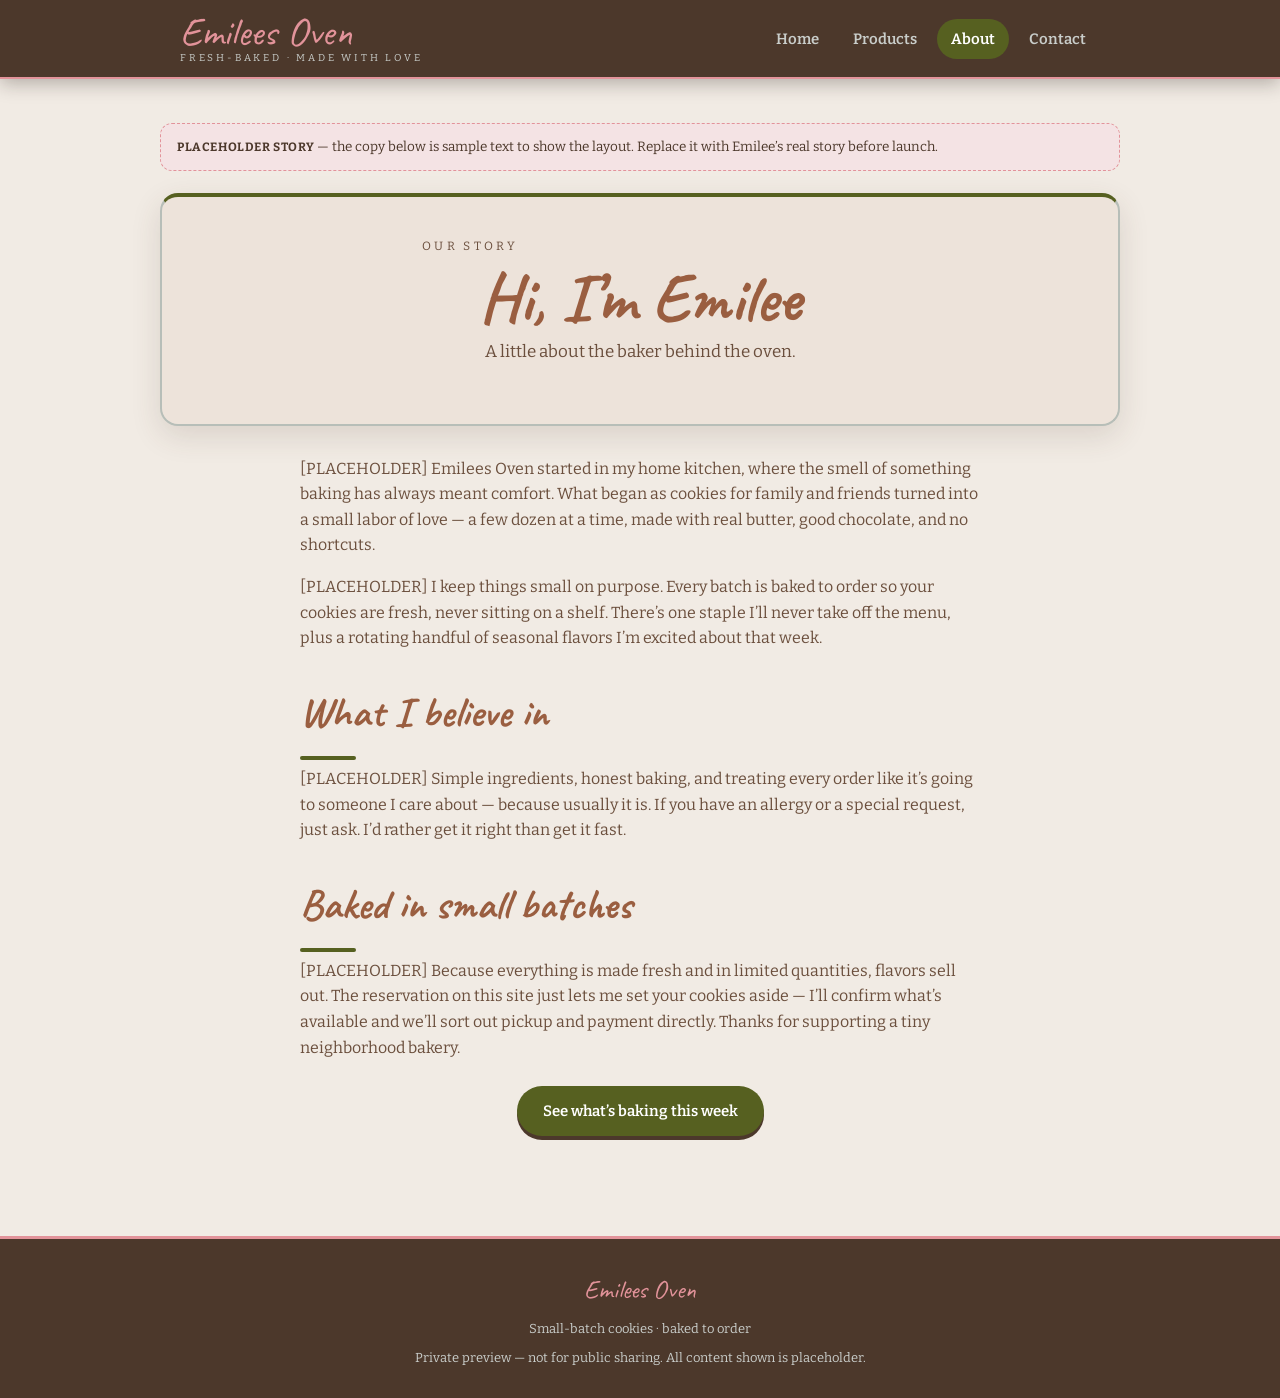
==== about.html @ 2dd98b4e "Initial commit: Emilees Oven website (v1) Static site (homepage, About, Contact, Products + reserve " ====
<!DOCTYPE html>
<html lang="en">
<head>
<meta charset="UTF-8">
<meta name="viewport" content="width=device-width, initial-scale=1.0">
<title>About — Emilees Oven</title>
<meta name="description" content="The story behind Emilees Oven — a small home bakery.">
<meta name="robots" content="noindex, nofollow">
<link rel="preconnect" href="https://fonts.googleapis.com">
<link rel="preconnect" href="https://fonts.gstatic.com" crossorigin>
<link href="https://fonts.googleapis.com/css2?family=Caveat:wght@600;700&family=Bitter:wght@400;600;700&display=swap" rel="stylesheet">
<link rel="stylesheet" href="styles.css">
</head>
<body>
<a class="skip-link" href="#main">Skip to content</a>

<header class="site-header">
  <div class="wrap">
    <a class="brand" href="index.html">
      <span class="wordmark">Emilees Oven</span>
      <span class="tagline">Fresh-Baked · Made With Love</span>
    </a>
    <nav class="main-nav" aria-label="Main">
      <a href="index.html">Home</a>
      <a href="products.html">Products</a>
      <a href="about.html" class="active" aria-current="page">About</a>
      <a href="contact.html">Contact</a>
    </nav>
  </div>
</header>

<main id="main">
  <div class="wrap section">
    <div class="placeholder-banner">
      <strong>Placeholder story</strong> — the copy below is sample text to show the layout. Replace it with Emilee’s real story before launch.
    </div>

    <section class="hero" style="margin-bottom:30px;">
      <p class="eyebrow">Our story</p>
      <h1>Hi, I’m Emilee</h1>
      <p>A little about the baker behind the oven.</p>
    </section>

    <article class="prose">
      <p>[PLACEHOLDER] Emilees Oven started in my home kitchen, where the smell of something baking has
      always meant comfort. What began as cookies for family and friends turned into a small labor of
      love — a few dozen at a time, made with real butter, good chocolate, and no shortcuts.</p>

      <p>[PLACEHOLDER] I keep things small on purpose. Every batch is baked to order so your cookies are
      fresh, never sitting on a shelf. There’s one staple I’ll never take off the menu, plus a rotating
      handful of seasonal flavors I’m excited about that week.</p>

      <h2 class="script">What I believe in</h2>
      <p>[PLACEHOLDER] Simple ingredients, honest baking, and treating every order like it’s going to
      someone I care about — because usually it is. If you have an allergy or a special request, just ask.
      I’d rather get it right than get it fast.</p>

      <h2 class="script">Baked in small batches</h2>
      <p>[PLACEHOLDER] Because everything is made fresh and in limited quantities, flavors sell out. The
      reservation on this site just lets me set your cookies aside — I’ll confirm what’s available and we’ll
      sort out pickup and payment directly. Thanks for supporting a tiny neighborhood bakery.</p>

      <p style="text-align:center;margin-top:26px;">
        <a class="btn" href="products.html">See what’s baking this week</a>
      </p>
    </article>
  </div>
</main>

<footer class="site-footer">
  <div class="wrap">
    <span class="foot-word">Emilees Oven</span>
    <span>Small-batch cookies · baked to order</span>
    <span>Private preview — not for public sharing. All content shown is placeholder.</span>
  </div>
</footer>

<script src="app.js"></script>
</body>
</html>
---- styles.css ----
/* ============================================================
   Emilees Oven — v1 site styles
   Style direction: "Warm & Homey" (Style 1 from design/demos)
   Palette: cinnamon / caramel / honey / cream + sage accent
   Wordmark font: Caveat (script). Body font: Bitter (friendly serif).
   Mobile-first, plain CSS. No frameworks, no build step.
   ============================================================ */

:root{
  /* ---- shared palette — mirrors home-modern.css variable NAMES + hexes ----
     User-supplied swatches, applied literally, EXCEPT "Burnt Umber": the
     palette card listed #4C389F (purple), which contradicts its brown swatch,
     so the corrected dark brown #4C382B is used (same as home-modern.css). */
  --olive:#78822C;          /* green accent — brand olive (secondary accent) */
  --olive-deep:#566020;     /* derived deeper olive for accents on eggshell surfaces
                               (cards/header/footer) & anywhere base olive would miss
                               3:1. ~4.2:1 on eggshell, ~5.9:1 on paper. */
  --eggshell:#C9CDCA;       /* light surface (cards, header, hero, footer, tray, modal) */
  --english-rose:#E2939A;   /* secondary / dusty-rose accent (badges, nav hover) */
  --cinnamon:#9A5E40;        /* warm brown — primary accent / CTA */
  --burnt-umber:#4C382B;    /* corrected brown (card's #4C389F was purple) */

  /* semantic tokens mapped onto the palette (same names/roles as home-modern.css) */
  --cinnamon-dark:var(--burnt-umber); /* CTA/hover darken + emphasis text on surfaces */
  --caramel:var(--cinnamon);          /* legacy alias -> warm */
  --honey:var(--english-rose);        /* legacy alias -> rose */
  --ink:var(--burnt-umber);           /* primary text */
  --ink-soft:#6B4F3D;                 /* secondary text (AA on eggshell + paper) */
  --ink-faint:#6B4F3D;                /* fine print (kept readable) */
  --paper:#F1EBE4;                    /* page background — REORIENTED to a warm off-white
                                         (derived warm neutral, same warm family as cinnamon/
                                         umber; no new hue). umber text 9.3:1, ink-soft 6.3:1. */
  --paper-2:#DFE3E0;                  /* subtle alt surface / muted state */
  --line:#B7BEB8;                     /* borders */
  --white:#ffffff;                    /* on-accent text + form fields */

  /* ---- REORIENTATION tokens (BRIEF-10): dark warm "chrome" band + warm hero ----
     New orientation: Burnt-Umber drives header/nav/footer chrome; Olive(-deep) is
     promoted to primary/CTA; Cinnamon is demoted to a supporting warm accent;
     English-Rose is promoted into the brand wordmark + kept for badges/eyebrows. */
  --chrome:var(--burnt-umber);        /* dark warm band for header / footer / nav */
  --on-chrome:var(--white);           /* strong text on the dark chrome (11:1) */
  --on-chrome-muted:var(--eggshell);  /* muted text on the dark chrome (6.85:1) */
  --warm-sand:#EDE3DA;                /* derived warm-sand hero surface (cinnamon-family
                                         tint, no new hue). ink-soft 5.9:1, olive rule 5.4:1. */

  /* ---- styles.css role names mapped onto the shared system ---- */
  --cream:var(--paper);        /* page background */
  --card:var(--eggshell);      /* cards / surfaces */
  --border:var(--line);        /* borders */
  --sage:var(--cinnamon);      /* legacy green tag -> warm accent (AA-safe under white text) */

  /* allergen / warning accent — recolored into the palette (english-rose) */
  --warn-bg:#F4E3E4;                  /* light english-rose tint */
  --warn-border:var(--english-rose);  /* rose edge */
  --warn-text:var(--burnt-umber);     /* AA on the light tint */

  /* fonts (unchanged) */
  --font-script:"Caveat","Segoe Script","Brush Script MT",cursive;
  --font-body:"Bitter",Georgia,"Times New Roman",serif;

  --maxw:960px;
  --radius:18px;
}

*{box-sizing:border-box;}
html,body{margin:0;padding:0;}
body{
  background:var(--cream);
  color:var(--ink);
  font-family:var(--font-body);
  font-size:16px;
  line-height:1.6;
  -webkit-font-smoothing:antialiased;
}

a{color:var(--cinnamon-dark);}
/* olive link-hover underline — the brand olive at full chroma on paper (3.66:1 as a rule) */
a:hover{text-decoration-color:var(--olive);text-decoration-thickness:2px;}
img{max-width:100%;}

/* ---------- Layout helpers ---------- */
.wrap{max-width:var(--maxw);margin:0 auto;padding:0 20px;}
.section{padding:44px 0;}
.section-tight{padding:26px 0;}
.center{text-align:center;}

/* ---------- Skip link (a11y) ---------- */
.skip-link{
  position:absolute;left:-999px;top:0;background:var(--cinnamon);color:var(--white);
  padding:10px 16px;border-radius:0 0 10px 0;z-index:100;
}
.skip-link:focus{left:0;}

/* ---------- Header / nav ---------- */
.site-header{
  background:var(--chrome); /* REORIENTED: dark Burnt-Umber chrome band (was light eggshell) */
  border-bottom:2px solid var(--english-rose); /* rose keyline reads on the dark band (4.65:1) */
  box-shadow:0 4px 18px rgba(30,20,14,.30);
  position:sticky;top:0;z-index:50;
}
.site-header .wrap{
  display:flex;align-items:center;justify-content:space-between;
  gap:12px;padding-top:14px;padding-bottom:14px;flex-wrap:wrap;
}
.brand{display:flex;flex-direction:column;text-decoration:none;line-height:1;}
.brand .wordmark{
  font-family:var(--font-script);
  font-size:40px;color:var(--english-rose);line-height:.9; /* REORIENTED: rose wordmark on dark chrome (4.65:1, large) */
}
.brand .tagline{
  font-family:var(--font-body);
  font-size:10px;letter-spacing:.28em;text-transform:uppercase;
  color:var(--on-chrome-muted);margin-top:3px; /* light on dark chrome */
}
.main-nav{display:flex;gap:6px;flex-wrap:wrap;align-items:center;}
.main-nav a{
  text-decoration:none;color:var(--on-chrome-muted);font-weight:600; /* light nav text on dark chrome (6.85:1) */
  font-size:15px;padding:8px 14px;border-radius:999px;
}
.main-nav a:hover,.main-nav a:focus{background:var(--honey);color:var(--cinnamon-dark);} /* rose pill, umber label (4.65:1) */
.main-nav a.active{background:var(--olive-deep);color:var(--white);} /* REORIENTED: olive active pill (primary color), white text 6.8:1 */
.nav-cart-count{
  display:inline-block;min-width:20px;height:20px;line-height:20px;
  text-align:center;background:var(--sage);color:#fff;border-radius:999px;
  font-size:12px;font-weight:700;margin-left:4px;padding:0 4px;
}
.nav-cart-count[hidden]{display:none;}

/* ---------- Buttons ---------- */
.btn{
  display:inline-block;border:none;cursor:pointer;font:inherit;
  background:var(--olive-deep);color:var(--white); /* REORIENTED: Olive promoted to primary CTA (white text 6.8:1) */
  padding:13px 26px;border-radius:999px;
  font-weight:600;font-size:15px;text-decoration:none;
  box-shadow:0 4px 0 var(--cinnamon-dark);
  transition:transform .05s ease;
}
.btn:hover,.btn:focus{filter:brightness(1.06);}
.btn:active{transform:translateY(2px);box-shadow:0 2px 0 var(--cinnamon-dark);}
.btn:disabled{opacity:.5;cursor:not-allowed;box-shadow:0 4px 0 var(--cinnamon-dark);}
.btn-secondary{
  background:transparent;color:var(--cinnamon-dark);
  /* REORIENTED: cinnamon ghost outline (now that olive is the solid primary);
     cinnamon border ≥4.3:1 on site surfaces, label stays umber for AA text */
  border:2px solid var(--cinnamon);box-shadow:none;padding:11px 24px;
}
.btn-secondary:hover,.btn-secondary:focus{filter:none;background:rgba(154,94,64,.10);}
.btn-secondary:active{transform:none;}
.btn-small{padding:8px 16px;font-size:14px;box-shadow:0 3px 0 var(--cinnamon-dark);}

/* ---------- Cards ---------- */
.card{
  background:var(--card);
  border:2px solid var(--border);
  border-top:3px solid var(--olive-deep); /* olive top-accent (deep olive on eggshell = 4.23:1) */
  border-radius:var(--radius);
  padding:26px;
  box-shadow:0 10px 30px rgba(76,56,43,.14);
}

/* ---------- Hero ---------- */
.hero{
  background:var(--warm-sand); /* REORIENTED: warm-sand hero surface (was cool eggshell) for warm color-block */
  border:2px solid var(--border);
  border-top:4px solid var(--olive-deep); /* olive top-accent ties hero to the promoted primary (5.4:1 on sand) */
  border-radius:var(--radius);
  padding:40px 28px;
  text-align:center;
  box-shadow:0 10px 30px rgba(76,56,43,.14);
}
.hero .eyebrow{
  font-size:12px;letter-spacing:.28em;text-transform:uppercase;
  color:var(--ink-faint);margin:0 0 10px;
}
.hero h1{
  font-family:var(--font-script);
  font-size:clamp(40px,10vw,68px);
  color:var(--cinnamon);margin:0 0 8px;line-height:.95;
}
.hero p{max-width:560px;margin:0 auto 18px;color:var(--ink-soft);font-size:17px;}
.hero .btn{margin:4px;}

/* ---------- Headings ---------- */
h2.script{font-family:var(--font-script);font-size:clamp(30px,6vw,42px);color:var(--cinnamon);margin:0 0 6px;}
/* olive accent bar under section headings (deep olive: AA on paper + eggshell cards) */
h2.script::after{
  content:"";
  display:block;
  width:56px;height:4px;margin-top:10px;
  background:var(--olive-deep);
  border-radius:999px;
}
.center h2.script::after{margin-left:auto;margin-right:auto;} /* center bar under centered headings */
.section-sub{color:var(--ink-faint);font-size:13px;letter-spacing:.04em;margin:0 0 22px;}

/* ---------- Info grid (homepage) ---------- */
.grid{display:grid;gap:20px;}
.grid-3{grid-template-columns:1fr;}
@media(min-width:720px){.grid-3{grid-template-columns:repeat(3,1fr);}}
.feature{padding:24px;}
.feature h3{margin:0 0 8px;font-size:19px;color:var(--cinnamon-dark);}
.feature p{margin:0;color:var(--ink-soft);font-size:15px;}
.feature .ico{font-size:34px;line-height:1;margin-bottom:8px;}

/* ---------- Placeholder banner ---------- */
.placeholder-banner{
  background:var(--warn-bg);
  border:1px dashed var(--warn-border);
  color:var(--warn-text);
  border-radius:12px;padding:12px 16px;font-size:13.5px;
  margin:0 0 22px;
}
.placeholder-banner strong{text-transform:uppercase;letter-spacing:.05em;font-size:12px;}

/* ---------- Product grid ---------- */
.product-grid{display:grid;gap:22px;grid-template-columns:1fr;}
@media(min-width:640px){.product-grid{grid-template-columns:repeat(2,1fr);}}
@media(min-width:960px){.product-grid{grid-template-columns:repeat(3,1fr);}}

.product-card{display:flex;flex-direction:column;padding:0;overflow:hidden;}
/* CSS placeholder "photo" block — no external images */
.product-photo{
  height:170px;
  background:
    repeating-linear-gradient(45deg,rgba(255,255,255,.35) 0 14px,transparent 14px 28px),
    linear-gradient(135deg,var(--caramel),var(--olive));
  display:flex;align-items:center;justify-content:center;
  color:#fff;font-family:var(--font-script);font-size:26px;
  text-shadow:0 1px 3px rgba(76,56,43,.6);
  border-bottom:2px solid var(--border);
  text-align:center;padding:10px;
}
.product-photo .photo-tag{
  position:relative;
}
.product-body{padding:20px;display:flex;flex-direction:column;gap:10px;flex:1;}
.product-name{font-size:19px;font-weight:600;color:var(--ink);margin:0;}
.product-price-row{display:flex;justify-content:space-between;align-items:baseline;gap:10px;flex-wrap:wrap;}
.product-price{font-size:20px;font-weight:700;color:var(--cinnamon);}
.qty-badge{
  font-size:12px;font-weight:700;letter-spacing:.03em;
  background:var(--honey);color:var(--cinnamon-dark);
  padding:4px 10px;border-radius:999px;white-space:nowrap;
}
.qty-badge.sold-out{background:var(--paper-2);color:var(--burnt-umber);}
.product-desc{font-size:14px;color:var(--ink-soft);margin:0;}

.ingredients{margin-top:4px;}
.ingredients h4{
  margin:0 0 6px;font-size:12px;letter-spacing:.08em;text-transform:uppercase;
  color:var(--ink-faint);
}
.ingredients p{margin:0;font-size:13.5px;color:var(--ink-soft);}
.allergen-flag{
  margin-top:8px;
  background:var(--warn-bg);
  border:1px solid var(--warn-border);
  color:var(--warn-text);
  border-radius:10px;padding:8px 10px;font-size:13px;
  display:flex;gap:8px;align-items:flex-start;
}
.allergen-flag .warn-ico{font-size:15px;line-height:1.2;}
.allergen-flag strong{font-weight:700;}
.allergen-none{
  margin-top:8px;font-size:12.5px;color:var(--ink-soft);font-style:italic;
}

/* qty picker + add row */
.add-row{margin-top:auto;padding-top:12px;display:flex;gap:10px;align-items:center;flex-wrap:wrap;}
.qty-picker{display:flex;align-items:center;gap:0;border:2px solid var(--border);border-radius:999px;overflow:hidden;background:#fff;}
.qty-picker button{
  border:none;background:var(--honey);color:var(--cinnamon-dark);
  width:34px;height:34px;font-size:18px;cursor:pointer;line-height:1;
}
.qty-picker button:disabled{opacity:.4;cursor:not-allowed;}
.qty-picker input{
  width:40px;text-align:center;border:none;font:inherit;font-weight:700;
  color:var(--ink);background:#fff;-moz-appearance:textfield;
}
.qty-picker input::-webkit-outer-spin-button,
.qty-picker input::-webkit-inner-spin-button{-webkit-appearance:none;margin:0;}

/* ---------- Reservation tray (floating) ---------- */
.tray{
  position:fixed;left:0;right:0;bottom:0;z-index:60;
  background:var(--card);border-top:2px solid var(--border);
  box-shadow:0 -8px 24px rgba(76,56,43,.16);
  padding:12px 0;
  transform:translateY(120%);transition:transform .25s ease;
}
.tray.open{transform:translateY(0);}
.tray .wrap{display:flex;align-items:center;justify-content:space-between;gap:12px;flex-wrap:wrap;}
.tray-summary{font-size:14px;color:var(--ink-soft);}
.tray-summary strong{color:var(--cinnamon-dark);font-size:16px;}

/* ---------- Modal (reservation form / confirmation) ---------- */
.modal-overlay{
  position:fixed;inset:0;z-index:80;background:rgba(76,56,43,.55);
  display:flex;align-items:flex-start;justify-content:center;
  padding:24px 14px;overflow-y:auto;
}
.modal-overlay[hidden]{display:none;}
.modal{
  background:var(--card);border:2px solid var(--border);border-radius:var(--radius);
  max-width:560px;width:100%;padding:26px;
  box-shadow:0 20px 60px rgba(76,56,43,.4);margin:auto 0;
}
.modal h2{font-family:var(--font-script);color:var(--cinnamon);font-size:34px;margin:0 0 4px;}
.modal .modal-sub{color:var(--ink-faint);font-size:13px;margin:0 0 18px;}
.modal-close{
  float:right;background:none;border:none;font-size:24px;line-height:1;
  cursor:pointer;color:var(--ink-faint);padding:2px 6px;
}

/* order lines inside modal */
.order-lines{list-style:none;margin:0 0 16px;padding:0;}
.order-lines li{
  display:flex;justify-content:space-between;gap:10px;
  border-bottom:1px dashed var(--border);padding:8px 0;font-size:15px;
}
.order-lines li:last-child{border-bottom:none;}
.order-total{display:flex;justify-content:space-between;font-weight:700;font-size:17px;color:var(--cinnamon-dark);padding-top:8px;}

/* forms */
.field{margin-bottom:14px;}
.field label{display:block;font-weight:600;font-size:14px;margin-bottom:5px;color:var(--ink-soft);}
.field .req{color:var(--cinnamon-dark);}
.field input,.field textarea{
  width:100%;padding:11px 13px;border:2px solid var(--border);border-radius:12px;
  font:inherit;background:#fff;color:var(--ink);
}
.field input:focus,.field textarea:focus{outline:2px solid var(--caramel);outline-offset:1px;border-color:var(--caramel);}
.field .hint{font-size:12px;color:var(--ink-faint);margin-top:4px;}
.field-error{color:var(--cinnamon-dark);font-size:13px;margin-top:4px;}
fieldset{border:none;padding:0;margin:0;}

/* payment placeholder box in confirmation */
.pay-box{
  background:var(--warn-bg);border:1px dashed var(--warn-border);
  border-radius:12px;padding:16px;margin:16px 0;color:var(--warn-text);
}
.pay-box h3{margin:0 0 8px;font-size:15px;}
.pay-box .wip{
  display:inline-block;background:var(--warn-border);color:var(--burnt-umber);
  font-size:10px;font-weight:700;letter-spacing:.1em;text-transform:uppercase;
  padding:2px 8px;border-radius:999px;margin-bottom:8px;
}
.pay-box code{background:rgba(255,255,255,.6);padding:1px 6px;border-radius:6px;}

.confirm-check{font-size:44px;text-align:center;line-height:1;margin-bottom:8px;}

/* ---------- Contact ---------- */
.contact-grid{display:grid;gap:22px;grid-template-columns:1fr;}
@media(min-width:760px){.contact-grid{grid-template-columns:1fr 1fr;}}
.contact-line{margin:0 0 12px;font-size:15px;}
.contact-line strong{display:block;font-size:12px;letter-spacing:.08em;text-transform:uppercase;color:var(--ink-faint);}

/* ---------- Prose (about) ---------- */
.prose{max-width:680px;margin:0 auto;}
.prose p{margin:0 0 16px;color:var(--ink-soft);}
.prose h2{margin-top:28px;}

/* ---------- Footer ---------- */
.site-footer{
  background:var(--chrome);border-top:3px solid var(--english-rose); /* REORIENTED: dark umber footer band + rose keyline */
  margin-top:40px;padding:30px 0;color:var(--on-chrome-muted);font-size:13px; /* light text on dark chrome (6.85:1) */
}
.site-footer .wrap{display:flex;flex-direction:column;gap:8px;text-align:center;align-items:center;}
.site-footer .foot-word{font-family:var(--font-script);font-size:26px;color:var(--english-rose);} /* rose brand word on dark chrome (4.65:1, large) */
.site-footer a{color:var(--english-rose);} /* rose links on dark chrome (4.65:1) */

/* small utility */
.visually-hidden{
  position:absolute;width:1px;height:1px;padding:0;margin:-1px;overflow:hidden;
  clip:rect(0 0 0 0);white-space:nowrap;border:0;
}
.mock-flag{font-size:12px;color:var(--ink-faint);opacity:.85;margin-top:8px;}
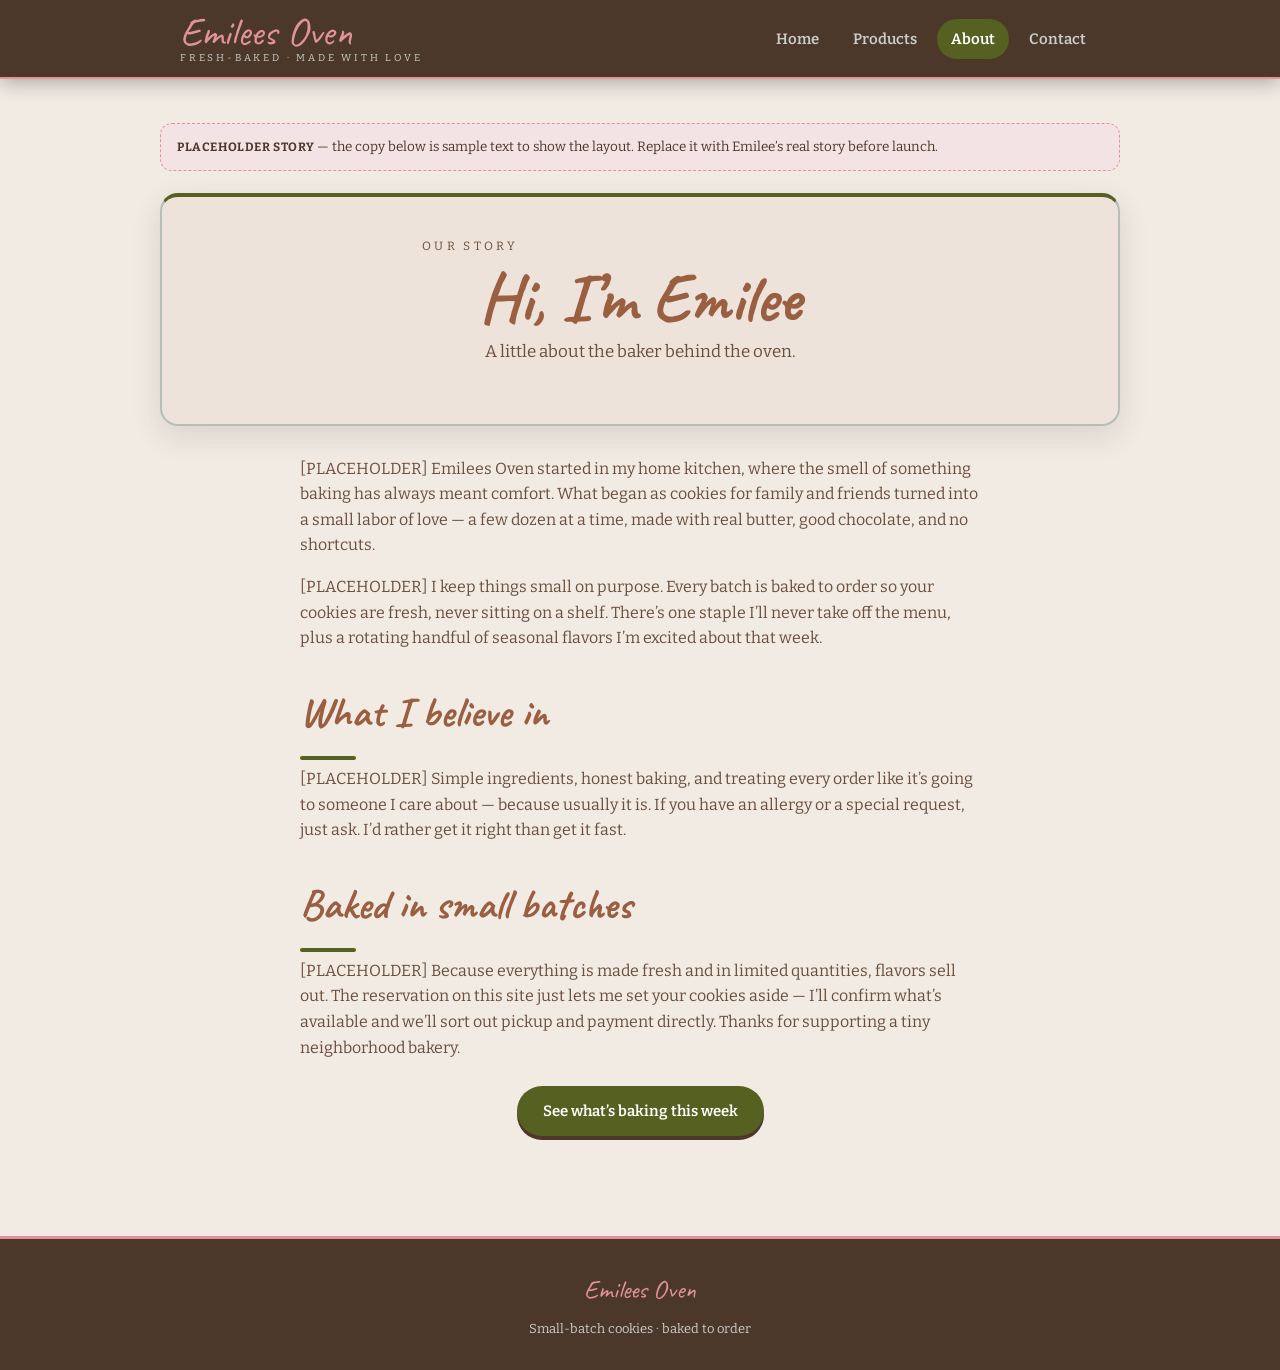
==== commit b099cc1b: "Remove preview/placeholder banners and footer "private preview" lines Cleared the top preview banner" ====
--- a/about.html
+++ b/about.html
@@ -70,9 +70,7 @@
 <footer class="site-footer">
   <div class="wrap">
     <span class="foot-word">Emilees Oven</span>
-    <span>Small-batch cookies · baked to order</span>
-    <span>Private preview — not for public sharing. All content shown is placeholder.</span>
-  </div>
+    <span>Small-batch cookies · baked to order</span>  </div>
 </footer>
 
 <script src="app.js"></script>
--- a/styles.css
+++ b/styles.css
@@ -213,6 +213,14 @@
 }
 .placeholder-banner strong{text-transform:uppercase;letter-spacing:.05em;font-size:12px;}
 
+/* ---------- Menu note (limited batches) ---------- */
+.menu-note{
+  display:inline-block;
+  background:var(--paper-2);color:var(--ink-soft);
+  border-radius:999px;padding:6px 14px;font-size:13px;font-weight:600;
+  margin:0 auto 18px;
+}
+
 /* ---------- Product grid ---------- */
 .product-grid{display:grid;gap:22px;grid-template-columns:1fr;}
 @media(min-width:640px){.product-grid{grid-template-columns:repeat(2,1fr);}}
@@ -234,17 +242,35 @@
 .product-photo .photo-tag{
   position:relative;
 }
+/* Real photo variant: an <img class="product-photo"> replaces the CSS
+   placeholder div above. Same box (height/border-bottom, and rounded top
+   corners via the card's overflow:hidden) — just fill it with the photo. */
+img.product-photo{
+  width:100%;
+  padding:0;
+  object-fit:cover;
+  display:block;
+}
 .product-body{padding:20px;display:flex;flex-direction:column;gap:10px;flex:1;}
 .product-name{font-size:19px;font-weight:600;color:var(--ink);margin:0;}
 .product-price-row{display:flex;justify-content:space-between;align-items:baseline;gap:10px;flex-wrap:wrap;}
 .product-price{font-size:20px;font-weight:700;color:var(--cinnamon);}
-.qty-badge{
-  font-size:12px;font-weight:700;letter-spacing:.03em;
-  background:var(--honey);color:var(--cinnamon-dark);
-  padding:4px 10px;border-radius:999px;white-space:nowrap;
-}
-.qty-badge.sold-out{background:var(--paper-2);color:var(--burnt-umber);}
 .product-desc{font-size:14px;color:var(--ink-soft);margin:0;}
+
+/* pack-size selector */
+.pack-selector{display:flex;flex-wrap:wrap;gap:8px;}
+.pack-btn{
+  border:2px solid var(--border);background:#fff;color:var(--ink-soft);
+  font:inherit;font-size:13px;font-weight:600;
+  padding:6px 12px;border-radius:999px;cursor:pointer;
+  transition:background .15s ease,border-color .15s ease,color .15s ease;
+}
+.pack-btn:hover{border-color:var(--caramel);}
+.pack-btn.is-selected{background:var(--caramel);border-color:var(--caramel);color:#fff;}
+.pack-single{
+  display:inline-block;font-size:13px;font-weight:600;color:var(--ink-soft);
+  background:var(--paper-2);padding:6px 12px;border-radius:999px;
+}
 
 .ingredients{margin-top:4px;}
 .ingredients h4{
@@ -322,6 +348,38 @@
 .order-lines li:last-child{border-bottom:none;}
 .order-total{display:flex;justify-content:space-between;font-weight:700;font-size:17px;color:var(--cinnamon-dark);padding-top:8px;}
 
+/* editable line row: name + (stepper, price, remove) — wraps to a
+   second row on narrow widths instead of squeezing/overflowing */
+.order-lines li.order-line{flex-wrap:wrap;row-gap:8px;}
+.order-lines .line-name{flex:1 1 140px;min-width:0;word-break:break-word;padding-right:8px;}
+.order-lines .line-actions{flex:0 0 auto;margin-left:auto;display:flex;align-items:center;gap:10px;}
+.order-lines .line-total{min-width:56px;text-align:right;font-variant-numeric:tabular-nums;}
+
+.line-stepper{
+  display:flex;align-items:center;gap:0;
+  border:2px solid var(--border);border-radius:999px;overflow:hidden;background:#fff;
+}
+.line-step-btn{
+  border:none;background:var(--honey);color:var(--cinnamon-dark);
+  min-width:32px;min-height:32px;font-size:16px;font-weight:700;line-height:1;
+  cursor:pointer;display:flex;align-items:center;justify-content:center;
+}
+.line-step-btn:hover,.line-step-btn:focus{filter:brightness(.96);}
+.line-qty{min-width:22px;text-align:center;font-weight:700;font-size:14px;color:var(--ink);}
+
+.line-remove{
+  border:none;background:transparent;color:var(--ink-faint);cursor:pointer;
+  font-size:20px;line-height:1;min-width:32px;min-height:32px;border-radius:999px;
+  display:flex;align-items:center;justify-content:center;
+}
+.line-remove:hover,.line-remove:focus{color:var(--cinnamon-dark);background:var(--warn-bg);}
+.line-remove:focus-visible,.line-step-btn:focus-visible{outline:2px solid var(--caramel);outline-offset:1px;}
+
+/* touch-friendly targets on small screens */
+@media (max-width:480px){
+  .line-step-btn,.line-remove{min-width:40px;min-height:40px;}
+}
+
 /* forms */
 .field{margin-bottom:14px;}
 .field label{display:block;font-weight:600;font-size:14px;margin-bottom:5px;color:var(--ink-soft);}
